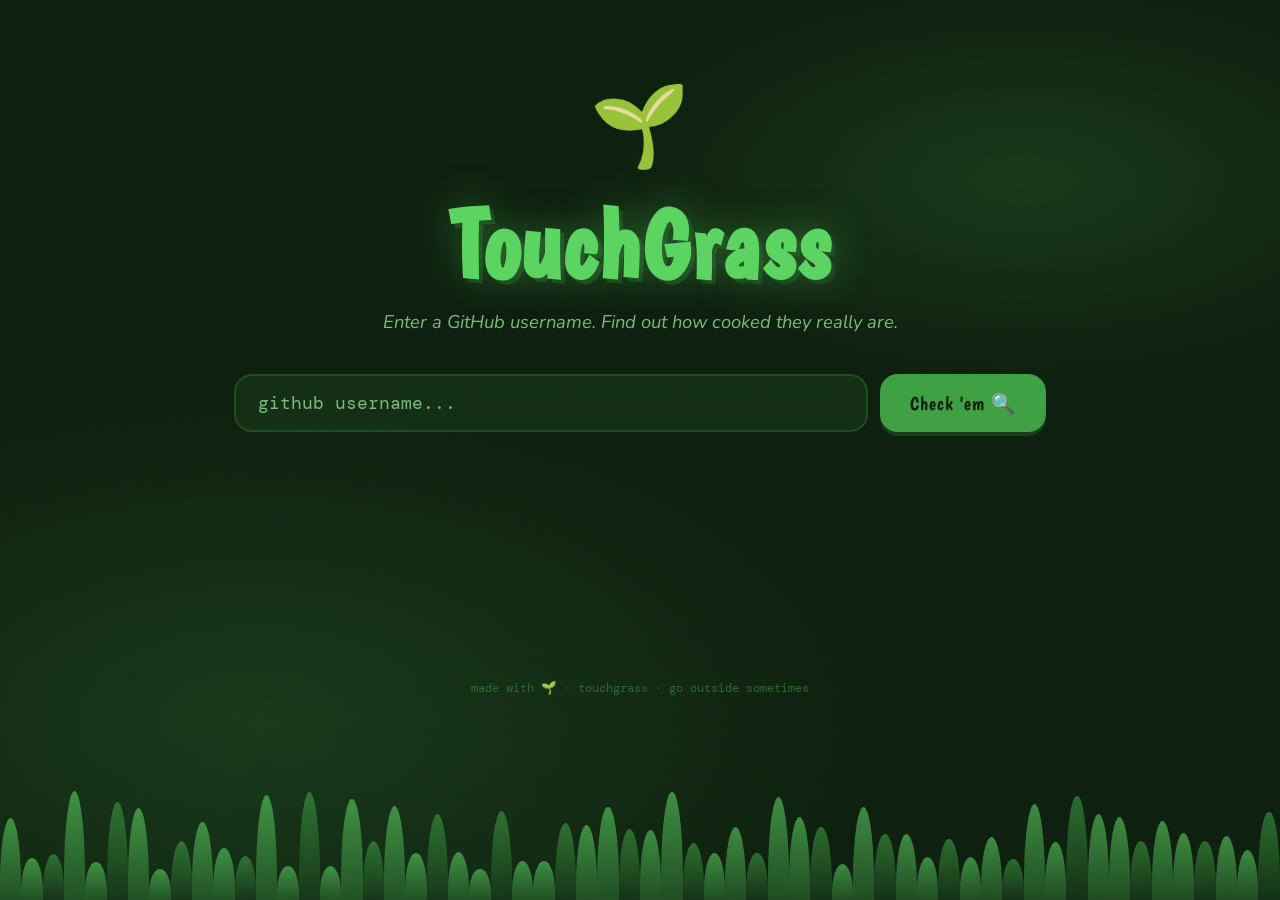
==== static/index.html @ 6943e2d2 "added frontend files and token" ====
<!DOCTYPE html>
<html lang="en">
<head>
  <meta charset="UTF-8"/>
  <meta name="viewport" content="width=device-width, initial-scale=1.0"/>
  <title>TouchGrass — How cooked are you?</title>
  <link rel="preconnect" href="https://fonts.googleapis.com"/>
  <link rel="preconnect" href="https://fonts.gstatic.com" crossorigin/>
  <link href="https://fonts.googleapis.com/css2?family=Boogaloo&family=DM+Mono:ital,wght@0,400;0,500;1,400&family=Nunito:wght@400;700;900&display=swap" rel="stylesheet"/>
  <link rel="stylesheet" href="/static/style.css"/>
</head>
<body>

  <!-- Background layers -->
  <div class="bg-layer"></div>
  <div class="blades" id="blades"></div>
  <div class="particles" id="particles"></div>

  <div class="page">

    <!-- Hero -->
    <header class="hero">
      <span class="hero-emoji">🌱</span>
      <h1>TouchGrass</h1>
      <p>Enter a GitHub username. Find out how cooked they really are.</p>
      <div class="search-wrap">
        <input id="username" type="text" placeholder="github username..." autocomplete="off" spellcheck="false"/>
        <button id="search-btn">Check 'em 🔍</button>
      </div>
    </header>

    <!-- Loading -->
    <div id="loading">
      <span class="spinner">🌀</span>
      Scanning the commit history…
    </div>

    <!-- Error -->
    <div id="error-box"></div>

    <!-- Results -->
    <section id="results">

      <!-- Profile -->
      <div class="profile-card">
        <img id="avatar" class="avatar" src="" alt="avatar"/>
        <div class="profile-info">
          <h2 id="display-name"></h2>
          <div class="handle" id="handle"></div>
        </div>
      </div>

      <!-- Class banner -->
      <div class="class-banner">
        <span class="class-emoji" id="class-emoji"></span>
        <div class="class-label">Your Dev Class</div>
        <div class="class-name" id="class-name"></div>
        <p class="class-desc" id="class-desc"></p>
        <div class="grass-meter">
          <div class="grass-meter-label">
            <span>🖥️ Terminal Goblin</span>
            <span>🌿 Grass Lord</span>
          </div>
          <div class="grass-meter-track">
            <div class="grass-meter-fill" id="grass-fill"></div>
          </div>
        </div>
      </div>

      <!-- Message -->
      <div class="message-box" id="message-box"></div>

      <!-- Stats -->
      <div class="stats-grid" id="stats-grid"></div>

      <!-- Contribution grid -->
      <div class="grid-section">
        <h3>📅 Contribution Heat Map</h3>
        <div class="contrib-grid" id="contrib-grid"></div>
        <div class="grid-legend">
          <span>Less</span>
          <div class="legend-box" style="background:rgba(255,255,255,0.05)"></div>
          <div class="legend-box" style="background:#1a3d1c"></div>
          <div class="legend-box" style="background:#2d6a30"></div>
          <div class="legend-box" style="background:#40a044"></div>
          <div class="legend-box" style="background:#5cd462"></div>
          <div class="legend-box" style="background:#9ef5a2"></div>
          <span>More</span>
        </div>
      </div>

      <!-- Share -->
      <div class="share-row">
        <button class="share-btn" id="share-btn">📋 Copy result link</button>
        <button class="share-btn" id="twitter-btn">🐦 Share on X</button>
      </div>

    </section>

  </div>

  <footer>made with 🌱 · touchgrass · go outside sometimes</footer>

  <script src="/static/main.js"></script>
</body>
</html>
---- static/style.css ----
/* ── Reset & base ───────────────────────────────────────────────── */
*, *::before, *::after { box-sizing: border-box; margin: 0; padding: 0; }

:root {
  --green-0: #0d1f0e;
  --green-1: #1a3d1c;
  --green-2: #2d6a30;
  --green-3: #40a044;
  --green-4: #5cd462;
  --green-5: #9ef5a2;
  --yellow:  #f5e642;
  --orange:  #ff8c42;
  --red:     #ff4444;
  --white:   #f0fdf1;
  --muted:   #7db87f;
  --card-bg: rgba(26,61,28,0.55);
  --border:  rgba(92,212,98,0.18);
  --font-display: 'Boogaloo', cursive;
  --font-body:    'Nunito', sans-serif;
  --font-mono:    'DM Mono', monospace;
  --radius: 18px;
}

html { scroll-behavior: smooth; }

body {
  background: var(--green-0);
  color: var(--white);
  font-family: var(--font-body);
  min-height: 100vh;
  overflow-x: hidden;
  cursor: url("data:image/svg+xml,%3Csvg xmlns='http://www.w3.org/2000/svg' width='32' height='32' viewBox='0 0 32 32'%3E%3Ctext y='26' font-size='26'%3E🌱%3C/text%3E%3C/svg%3E") 4 28, auto;
}

/* ── Animated grass background ──────────────────────────────────── */
.bg-layer {
  position: fixed; inset: 0; z-index: 0; pointer-events: none;
  overflow: hidden;
}
.bg-layer::before {
  content: '';
  position: absolute; inset: 0;
  background:
    radial-gradient(ellipse 80% 60% at 20% 80%, rgba(45,106,48,0.35) 0%, transparent 60%),
    radial-gradient(ellipse 60% 40% at 80% 20%, rgba(64,160,68,0.2) 0%, transparent 55%),
    radial-gradient(ellipse 100% 80% at 50% 110%, rgba(13,31,14,0.9) 0%, transparent 50%);
}
.bg-layer::after {
  content: '';
  position: absolute; inset: 0;
  background-image: url("data:image/svg+xml,%3Csvg xmlns='http://www.w3.org/2000/svg' width='200' height='200'%3E%3Cfilter id='n'%3E%3CfeTurbulence type='fractalNoise' baseFrequency='0.75' numOctaves='4' stitchTiles='stitch'/%3E%3C/filter%3E%3Crect width='200' height='200' filter='url(%23n)' opacity='0.04'/%3E%3C/svg%3E");
  opacity: 0.5;
}

.blades {
  position: absolute; bottom: 0; left: 0; right: 0; height: 180px;
  display: flex; align-items: flex-end; gap: 0;
}
.blade {
  flex: 1; background: linear-gradient(to top, var(--green-2), var(--green-4));
  border-radius: 50% 50% 0 0 / 80% 80% 0 0;
  transform-origin: bottom center;
  animation: sway 3s ease-in-out infinite alternate;
  opacity: 0.6;
  min-width: 8px;
}
.blade:nth-child(even) { animation-delay: -1.5s; height: 60%; }
.blade:nth-child(3n)   { animation-delay: -0.8s; height: 85%; background: linear-gradient(to top, var(--green-1), var(--green-3)); }
.blade:nth-child(5n)   { animation-delay: -2.1s; height: 45%; }
@keyframes sway {
  from { transform: rotate(-6deg) scaleX(0.9); }
  to   { transform: rotate(6deg)  scaleX(1.1); }
}

/* ── Floating particles ─────────────────────────────────────────── */
.particles { position: fixed; inset: 0; z-index: 0; pointer-events: none; }
.particle {
  position: absolute;
  font-size: 1.4rem;
  animation: float linear infinite;
  opacity: 0;
}
@keyframes float {
  0%   { transform: translateY(100vh) rotate(0deg);   opacity: 0; }
  10%  { opacity: 0.7; }
  90%  { opacity: 0.4; }
  100% { transform: translateY(-10vh) rotate(360deg); opacity: 0; }
}

/* ── Layout ─────────────────────────────────────────────────────── */
.page {
  position: relative; z-index: 1;
  max-width: 860px; margin: 0 auto;
  padding: 0 24px 120px;
}

/* ── Hero ───────────────────────────────────────────────────────── */
.hero {
  text-align: center;
  padding: 72px 0 48px;
  animation: fadeDown 0.7s ease both;
}
@keyframes fadeDown {
  from { opacity: 0; transform: translateY(-30px); }
  to   { opacity: 1; transform: translateY(0); }
}
.hero-emoji {
  font-size: 5rem; display: block; margin-bottom: 16px;
  animation: bounce 2s ease-in-out infinite;
}
@keyframes bounce {
  0%,100% { transform: translateY(0) rotate(-5deg); }
  50%      { transform: translateY(-16px) rotate(5deg); }
}
.hero h1 {
  font-family: var(--font-display);
  font-size: clamp(3rem, 10vw, 6rem);
  line-height: 1;
  color: var(--green-4);
  text-shadow: 0 0 40px rgba(92,212,98,0.4), 4px 4px 0 var(--green-1);
  letter-spacing: 2px;
}
.hero p {
  margin-top: 16px;
  font-size: 1.15rem;
  color: var(--muted);
  font-style: italic;
}

/* ── Search bar ─────────────────────────────────────────────────── */
.search-wrap {
  display: flex; gap: 12px; margin-top: 40px;
  animation: fadeUp 0.7s 0.2s ease both;
}
@keyframes fadeUp {
  from { opacity: 0; transform: translateY(20px); }
  to   { opacity: 1; transform: translateY(0); }
}
#username {
  flex: 1;
  background: var(--card-bg);
  border: 2px solid var(--border);
  border-radius: var(--radius);
  padding: 16px 22px;
  font-family: var(--font-mono);
  font-size: 1.1rem;
  color: var(--white);
  outline: none;
  transition: border-color 0.2s, box-shadow 0.2s;
  backdrop-filter: blur(12px);
}
#username::placeholder { color: var(--muted); }
#username:focus {
  border-color: var(--green-4);
  box-shadow: 0 0 0 4px rgba(92,212,98,0.12);
}
#search-btn {
  background: var(--green-3);
  color: var(--green-0);
  border: none;
  border-radius: var(--radius);
  padding: 16px 30px;
  font-family: var(--font-display);
  font-size: 1.2rem;
  letter-spacing: 1px;
  cursor: pointer;
  transition: background 0.2s, transform 0.15s, box-shadow 0.2s;
  box-shadow: 0 4px 0 var(--green-1);
  white-space: nowrap;
}
#search-btn:hover {
  background: var(--green-4);
  transform: translateY(-2px);
  box-shadow: 0 6px 0 var(--green-1);
}
#search-btn:active {
  transform: translateY(2px);
  box-shadow: 0 2px 0 var(--green-1);
}

/* ── Loading ────────────────────────────────────────────────────── */
#loading {
  display: none; text-align: center; padding: 60px 0;
  font-family: var(--font-display); font-size: 1.6rem;
  color: var(--green-4); letter-spacing: 2px;
}
.spinner {
  font-size: 3rem;
  animation: spin 1s linear infinite;
  margin-bottom: 16px;
  display: block;
}
@keyframes spin { to { transform: rotate(360deg); } }

/* ── Error ──────────────────────────────────────────────────────── */
#error-box {
  display: none;
  background: rgba(255,68,68,0.12);
  border: 2px solid rgba(255,68,68,0.4);
  border-radius: var(--radius);
  padding: 20px 24px;
  color: #ff8a8a;
  font-family: var(--font-mono);
  margin-top: 24px;
  text-align: center;
}

/* ── Results ────────────────────────────────────────────────────── */
#results { display: none; margin-top: 40px; }

/* ── Profile card ───────────────────────────────────────────────── */
.profile-card {
  display: flex; align-items: center; gap: 24px;
  background: var(--card-bg);
  border: 1px solid var(--border);
  border-radius: var(--radius);
  padding: 28px;
  backdrop-filter: blur(16px);
  margin-bottom: 24px;
  animation: slideIn 0.5s ease both;
}
@keyframes slideIn {
  from { opacity: 0; transform: translateX(-20px); }
  to   { opacity: 1; transform: translateX(0); }
}
.avatar {
  width: 80px; height: 80px;
  border-radius: 50%;
  border: 3px solid var(--green-3);
  object-fit: cover;
  box-shadow: 0 0 20px rgba(92,212,98,0.3);
}
.profile-info h2 {
  font-family: var(--font-display);
  font-size: 1.8rem;
  color: var(--green-5);
}
.profile-info .handle {
  color: var(--muted);
  font-family: var(--font-mono);
  font-size: 0.9rem;
  margin-top: 4px;
}

/* ── Class banner ───────────────────────────────────────────────── */
.class-banner {
  background: linear-gradient(135deg, rgba(45,106,48,0.6), rgba(26,61,28,0.8));
  border: 2px solid var(--green-3);
  border-radius: var(--radius);
  padding: 32px;
  text-align: center;
  position: relative;
  overflow: hidden;
  margin-bottom: 24px;
  animation: slideIn 0.5s 0.1s ease both;
}
.class-banner::before {
  content: '';
  position: absolute; inset: 0;
  background: radial-gradient(ellipse at 50% 0%, rgba(92,212,98,0.12), transparent 70%);
}
.class-emoji {
  font-size: 4rem; display: block; margin-bottom: 12px;
  filter: drop-shadow(0 0 16px rgba(92,212,98,0.5));
  animation: pulse 2s ease-in-out infinite;
}
@keyframes pulse {
  0%,100% { transform: scale(1); }
  50%      { transform: scale(1.1); }
}
.class-label {
  font-size: 0.8rem; text-transform: uppercase; letter-spacing: 3px;
  color: var(--muted); font-family: var(--font-mono); margin-bottom: 6px;
}
.class-name {
  font-family: var(--font-display);
  font-size: 3rem; color: var(--yellow);
  text-shadow: 0 0 30px rgba(245,230,66,0.4), 3px 3px 0 rgba(0,0,0,0.4);
}
.class-desc {
  margin-top: 12px; color: var(--muted);
  font-size: 1rem; line-height: 1.6;
  max-width: 480px; margin-inline: auto;
}
.grass-meter { margin-top: 24px; }
.grass-meter-label {
  font-family: var(--font-mono); font-size: 0.78rem;
  color: var(--muted); margin-bottom: 8px;
  display: flex; justify-content: space-between;
}
.grass-meter-track {
  height: 12px; background: rgba(0,0,0,0.3);
  border-radius: 99px; overflow: hidden;
  border: 1px solid var(--border);
}
.grass-meter-fill {
  height: 100%;
  background: linear-gradient(to right, var(--green-1), var(--green-4));
  border-radius: 99px;
  transition: width 1.2s cubic-bezier(0.4,0,0.2,1);
  width: 0%;
}

/* ── Message box ────────────────────────────────────────────────── */
.message-box {
  background: rgba(245,230,66,0.08);
  border: 2px solid rgba(245,230,66,0.3);
  border-radius: var(--radius);
  padding: 20px 28px;
  font-family: var(--font-display);
  font-size: 1.35rem;
  color: var(--yellow);
  text-align: center;
  margin-bottom: 24px;
  animation: slideIn 0.5s 0.2s ease both;
}

/* ── Stats grid ─────────────────────────────────────────────────── */
.stats-grid {
  display: grid;
  grid-template-columns: repeat(auto-fit, minmax(160px, 1fr));
  gap: 16px;
  margin-bottom: 24px;
}
.stat-card {
  background: var(--card-bg);
  border: 1px solid var(--border);
  border-radius: var(--radius);
  padding: 22px 18px;
  text-align: center;
  backdrop-filter: blur(12px);
  transition: transform 0.2s, border-color 0.2s;
  animation: fadeUp 0.5s ease both;
}
.stat-card:hover {
  transform: translateY(-4px);
  border-color: var(--green-3);
}
.stat-icon { font-size: 1.8rem; margin-bottom: 8px; }
.stat-value {
  font-family: var(--font-display);
  font-size: 2.2rem;
  color: var(--green-4);
  line-height: 1;
}
.stat-label {
  font-family: var(--font-mono);
  font-size: 0.72rem;
  color: var(--muted);
  text-transform: uppercase;
  letter-spacing: 1.5px;
  margin-top: 6px;
}

/* ── Contribution grid ──────────────────────────────────────────── */
.grid-section {
  background: var(--card-bg);
  border: 1px solid var(--border);
  border-radius: var(--radius);
  padding: 28px;
  backdrop-filter: blur(12px);
  animation: fadeUp 0.5s 0.3s ease both;
  overflow-x: auto;
}
.grid-section h3 {
  font-family: var(--font-display);
  font-size: 1.3rem; color: var(--green-5);
  margin-bottom: 18px;
}
.contrib-grid {
  display: flex; gap: 3px;
  min-width: 600px;
}
.contrib-week {
  display: flex; flex-direction: column; gap: 3px;
}
.contrib-day {
  width: 13px; height: 13px;
  border-radius: 3px;
  background: rgba(255,255,255,0.05);
  transition: transform 0.15s;
  position: relative;
  cursor: default;
}
.contrib-day:hover { transform: scale(1.5); z-index: 2; }
.contrib-day[data-count="0"] { background: rgba(255,255,255,0.05); }
.contrib-day::after {
  content: attr(data-tip);
  position: absolute; bottom: 20px; left: 50%;
  transform: translateX(-50%);
  background: var(--green-0);
  border: 1px solid var(--green-3);
  border-radius: 6px;
  padding: 4px 8px;
  font-family: var(--font-mono);
  font-size: 0.65rem;
  white-space: nowrap;
  pointer-events: none;
  opacity: 0;
  transition: opacity 0.15s;
  z-index: 10;
}
.contrib-day:hover::after { opacity: 1; }
.grid-legend {
  display: flex; align-items: center; gap: 6px;
  margin-top: 14px; justify-content: flex-end;
  font-family: var(--font-mono); font-size: 0.7rem; color: var(--muted);
}
.legend-box {
  width: 13px; height: 13px;
  border-radius: 3px;
}

/* ── Share row ──────────────────────────────────────────────────── */
.share-row {
  display: flex; justify-content: center; gap: 12px;
  margin-top: 28px;
  animation: fadeUp 0.5s 0.4s ease both;
}
.share-btn {
  background: var(--card-bg);
  border: 1px solid var(--border);
  border-radius: var(--radius);
  padding: 14px 24px;
  color: var(--green-4);
  font-family: var(--font-display);
  font-size: 1.1rem;
  cursor: pointer;
  transition: background 0.2s, border-color 0.2s, transform 0.15s;
  backdrop-filter: blur(12px);
}
.share-btn:hover {
  background: rgba(45,106,48,0.5);
  border-color: var(--green-3);
  transform: translateY(-2px);
}
.share-btn.copied { color: var(--yellow); border-color: rgba(245,230,66,0.4); }

/* ── Footer ─────────────────────────────────────────────────────── */
footer {
  text-align: center; margin-top: 80px;
  color: var(--green-2); font-family: var(--font-mono);
  font-size: 0.78rem; position: relative; z-index: 1;
}

/* ── Responsive ─────────────────────────────────────────────────── */
@media (max-width: 540px) {
  .search-wrap { flex-direction: column; }
  .profile-card { flex-direction: column; text-align: center; }
  .class-name { font-size: 2.2rem; }
}
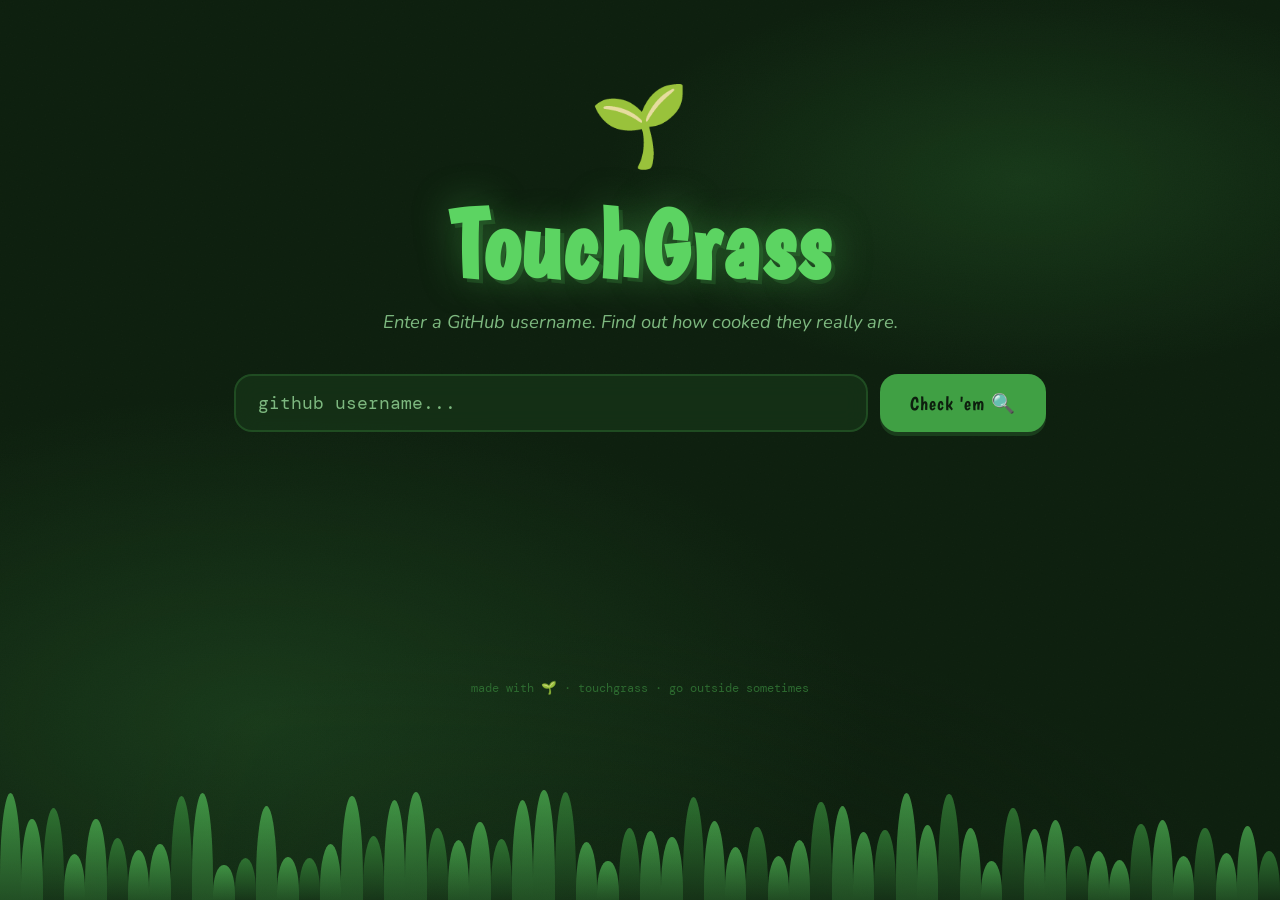
==== commit 3b309b03: "adding game option and web" ====
--- a/static/index.html
+++ b/static/index.html
@@ -93,6 +93,7 @@
       <div class="share-row">
         <button class="share-btn" id="share-btn">📋 Copy result link</button>
         <button class="share-btn" id="twitter-btn">🐦 Share on X</button>
+        <button class="share-btn" id="game-btn">🎮 Play the Game</button>
       </div>
 
     </section>
